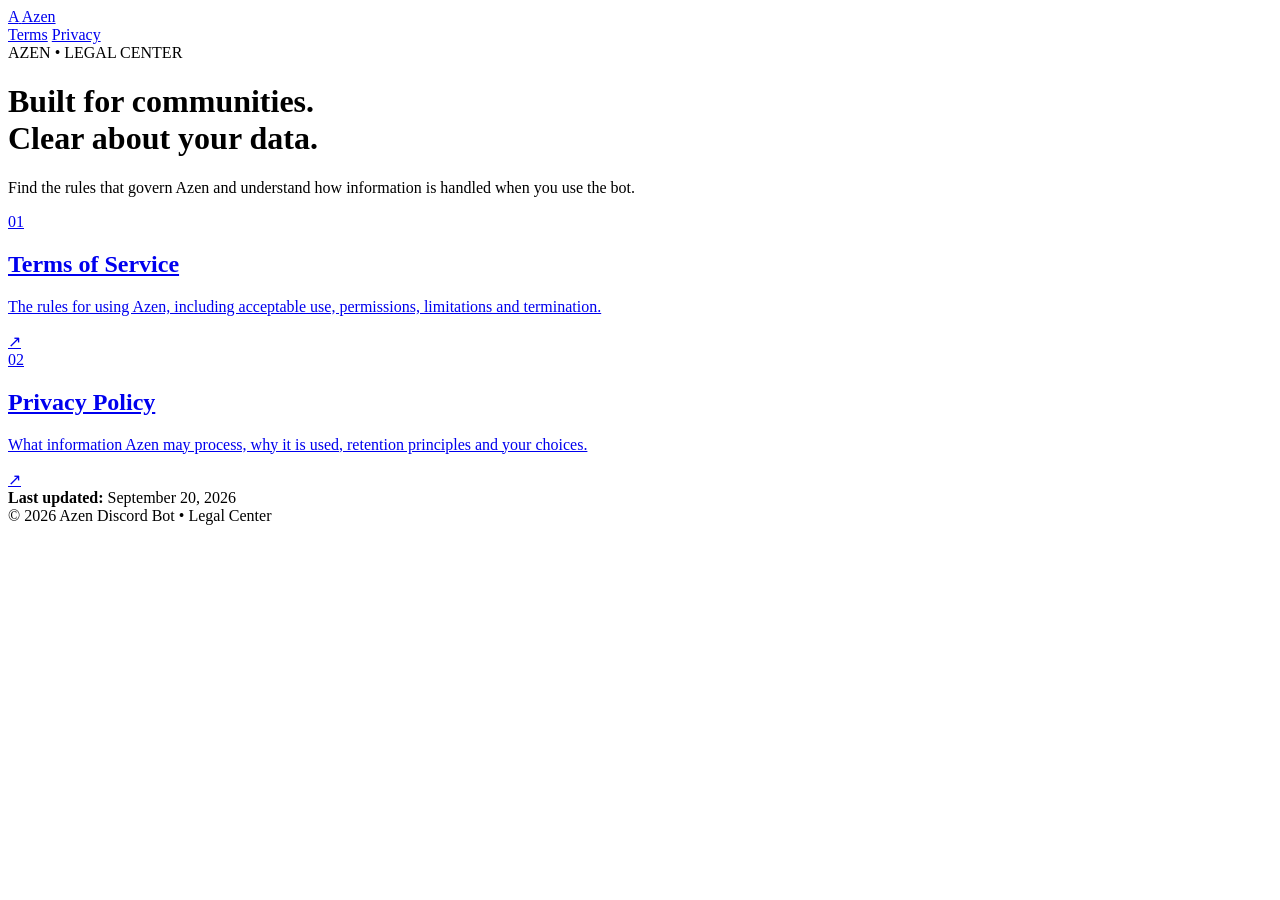
==== index.html @ 657c2cd0 "Create index.html" ====
<!DOCTYPE html>
<html lang="en">
<head>
  <meta charset="UTF-8">
  <meta name="viewport" content="width=device-width, initial-scale=1.0">
  <meta name="description" content="Azen Discord Bot Legal Center">
  <title>Azen — Legal Center</title>
  <link rel="stylesheet" href="style.css">
</head>
<body>

<div class="ambient ambient-one"></div>
<div class="ambient ambient-two"></div>

<header class="nav">
  <a class="brand" href="index.html">
    <span class="brand-mark">A</span>
    <span>Azen</span>
  </a>

  <nav>
    <a href="terms.html">Terms</a>
    <a href="privacy.html">Privacy</a>
  </nav>
</header>

<main class="hero">

  <div class="eyebrow">AZEN • LEGAL CENTER</div>

  <h1>
    Built for communities.<br>
    <span>Clear about your data.</span>
  </h1>

  <p class="hero-copy">
    Find the rules that govern Azen and understand how information
    is handled when you use the bot.
  </p>

  <section class="cards">

    <a class="legal-card" href="terms.html">
      <div class="card-icon">01</div>

      <div>
        <h2>Terms of Service</h2>
        <p>
          The rules for using Azen, including acceptable use,
          permissions, limitations and termination.
        </p>
      </div>

      <span class="arrow">↗</span>
    </a>

    <a class="legal-card" href="privacy.html">
      <div class="card-icon">02</div>

      <div>
        <h2>Privacy Policy</h2>
        <p>
          What information Azen may process, why it is used,
          retention principles and your choices.
        </p>
      </div>

      <span class="arrow">↗</span>
    </a>

  </section>

  <div class="notice">
    <span class="dot"></span>
    <div>
      <strong>Last updated:</strong> September 20, 2026
    </div>
  </div>

</main>

<footer>
  <span>© 2026 Azen</span>
  <span>Discord Bot • Legal Center</span>
</footer>

</body>
</html>
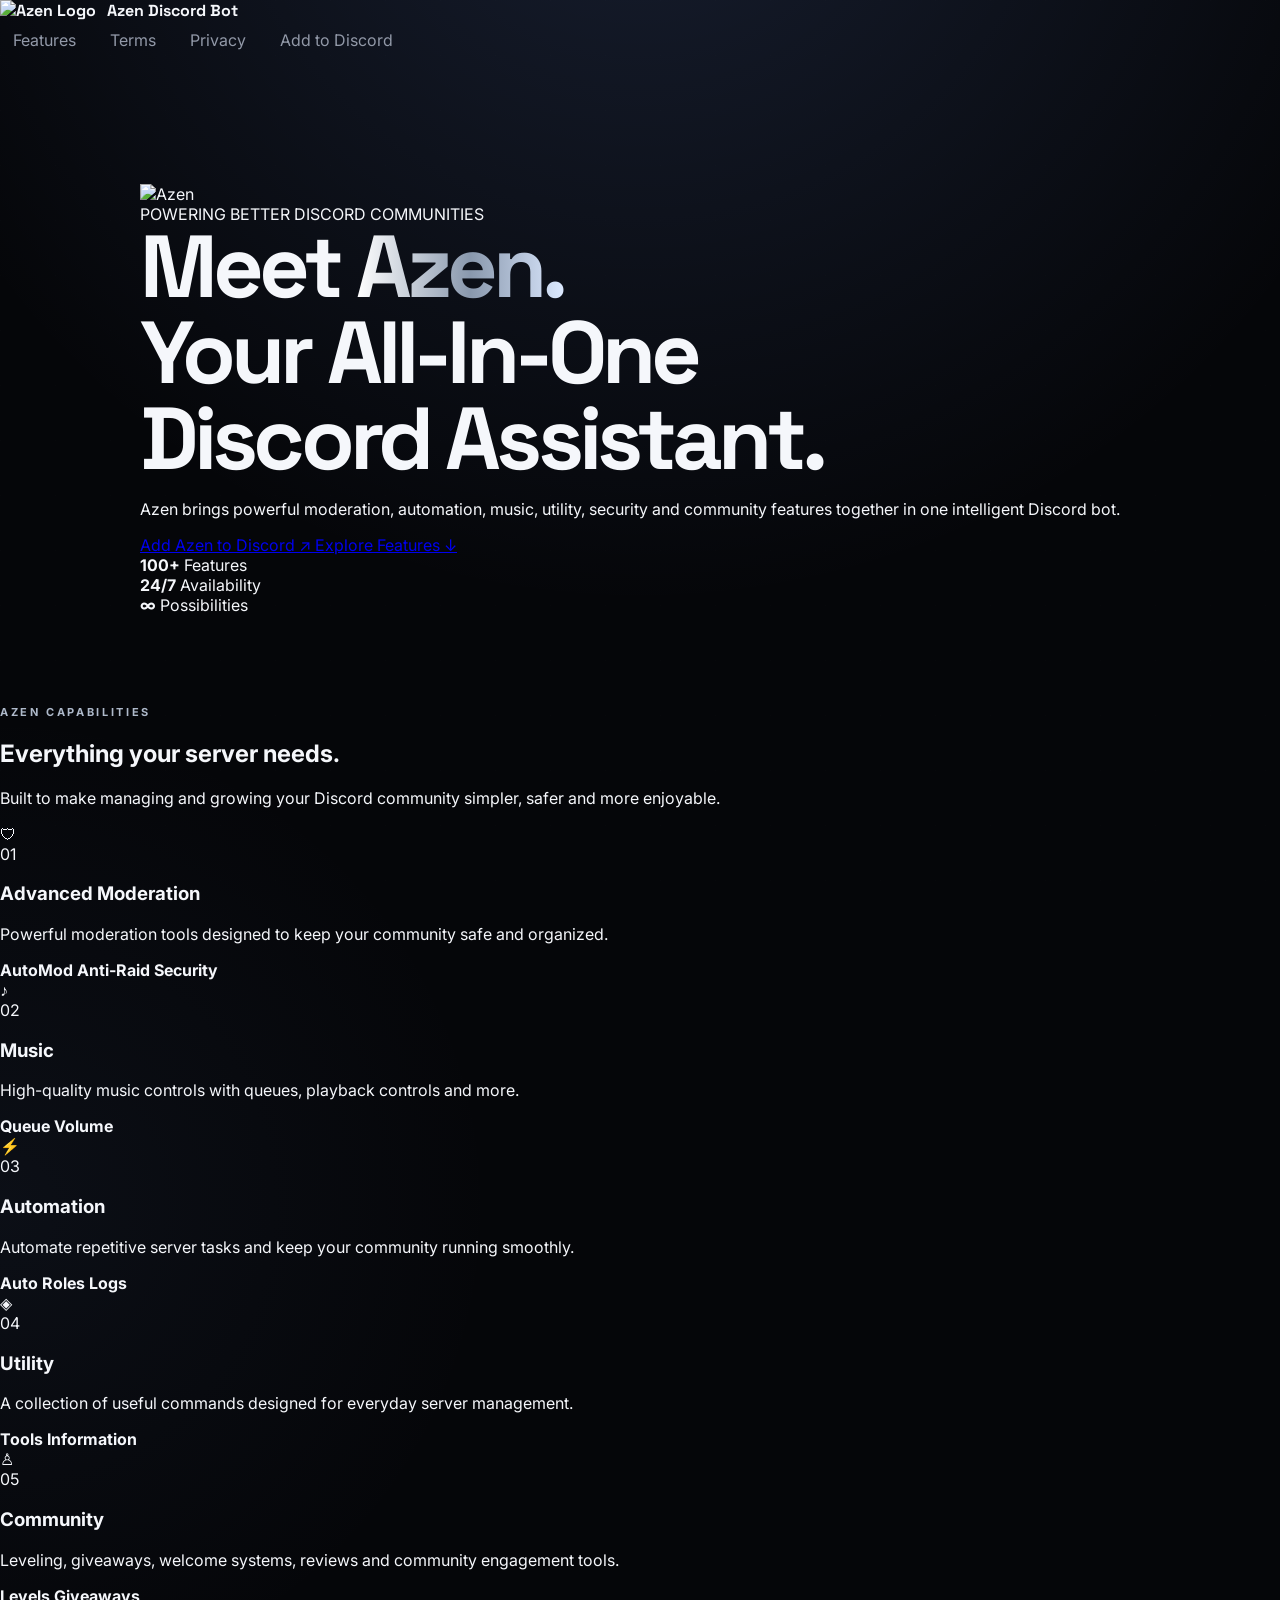
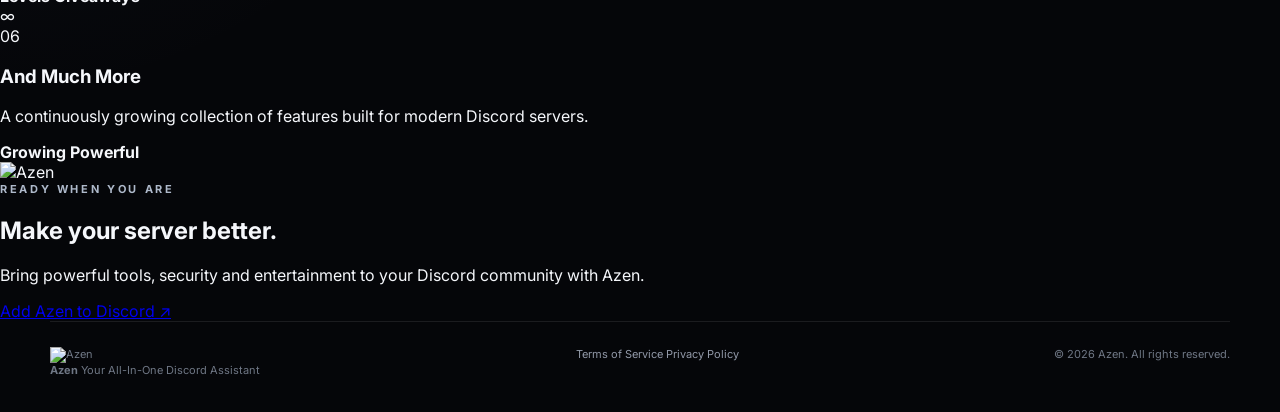
==== commit a5aad8a5: "Create index.html" ====
--- a/index.html
+++ b/index.html
@@ -3,86 +3,403 @@
 <head>
   <meta charset="UTF-8">
   <meta name="viewport" content="width=device-width, initial-scale=1.0">
-  <meta name="description" content="Azen Discord Bot Legal Center">
-  <title>Azen — Legal Center</title>
+
+  <meta name="theme-color" content="#050608">
+  <meta name="description" content="Azen — Your All-In-One Discord Assistant">
+
+  <title>Azen — Your All-In-One Discord Assistant</title>
+
   <link rel="stylesheet" href="style.css">
 </head>
+
 <body>
 
-<div class="ambient ambient-one"></div>
-<div class="ambient ambient-two"></div>
-
-<header class="nav">
-  <a class="brand" href="index.html">
-    <span class="brand-mark">A</span>
-    <span>Azen</span>
-  </a>
-
-  <nav>
-    <a href="terms.html">Terms</a>
-    <a href="privacy.html">Privacy</a>
-  </nav>
-</header>
-
-<main class="hero">
-
-  <div class="eyebrow">AZEN • LEGAL CENTER</div>
-
-  <h1>
-    Built for communities.<br>
-    <span>Clear about your data.</span>
-  </h1>
-
-  <p class="hero-copy">
-    Find the rules that govern Azen and understand how information
-    is handled when you use the bot.
-  </p>
-
-  <section class="cards">
-
-    <a class="legal-card" href="terms.html">
-      <div class="card-icon">01</div>
+  <div class="background">
+    <div class="orb orb-one"></div>
+    <div class="orb orb-two"></div>
+    <div class="grid"></div>
+  </div>
+
+  <header class="navbar">
+
+    <a href="index.html" class="brand">
+      <div class="brand-logo">
+        <img src="azen-logo.png" alt="Azen Logo">
+      </div>
+
+      <div class="brand-name">
+        <strong>Azen</strong>
+        <span>Discord Bot</span>
+      </div>
+    </a>
+
+    <nav>
+      <a href="#features">Features</a>
+      <a href="terms.html">Terms</a>
+      <a href="privacy.html">Privacy</a>
+
+      <a
+        href="https://discord.com"
+        class="nav-button"
+        target="_blank"
+      >
+        Add to Discord
+      </a>
+    </nav>
+
+  </header>
+
+
+  <main>
+
+    <section class="hero">
+
+      <div class="hero-logo">
+
+        <div class="logo-glow"></div>
+
+        <img
+          src="azen-logo.png"
+          alt="Azen"
+        >
+
+      </div>
+
+
+      <div class="badge">
+        <span></span>
+        POWERING BETTER DISCORD COMMUNITIES
+      </div>
+
+
+      <h1>
+        Meet <span>Azen.</span>
+        <br>
+        Your All-In-One
+        <br>
+        Discord Assistant.
+      </h1>
+
+
+      <p class="hero-description">
+        Azen brings powerful moderation, automation, music,
+        utility, security and community features together
+        in one intelligent Discord bot.
+      </p>
+
+
+      <div class="hero-buttons">
+
+        <a
+          href="https://discord.com"
+          target="_blank"
+          class="primary-button"
+        >
+          Add Azen to Discord
+          <span>↗</span>
+        </a>
+
+        <a
+          href="#features"
+          class="secondary-button"
+        >
+          Explore Features
+          <span>↓</span>
+        </a>
+
+      </div>
+
+
+      <div class="trust">
+
+        <div>
+          <strong>100+</strong>
+          <span>Features</span>
+        </div>
+
+        <div class="divider"></div>
+
+        <div>
+          <strong>24/7</strong>
+          <span>Availability</span>
+        </div>
+
+        <div class="divider"></div>
+
+        <div>
+          <strong>∞</strong>
+          <span>Possibilities</span>
+        </div>
+
+      </div>
+
+    </section>
+
+
+    <section id="features" class="features-section">
+
+      <div class="section-heading">
+
+        <div class="eyebrow">
+          AZEN CAPABILITIES
+        </div>
+
+        <h2>
+          Everything your server
+          <span>needs.</span>
+        </h2>
+
+        <p>
+          Built to make managing and growing your Discord
+          community simpler, safer and more enjoyable.
+        </p>
+
+      </div>
+
+
+      <div class="feature-grid">
+
+
+        <div class="feature-card featured">
+
+          <div class="feature-icon">
+            🛡
+          </div>
+
+          <div class="feature-content">
+
+            <span>01</span>
+
+            <h3>Advanced Moderation</h3>
+
+            <p>
+              Powerful moderation tools designed to keep
+              your community safe and organized.
+            </p>
+
+            <div class="feature-tags">
+              <b>AutoMod</b>
+              <b>Anti-Raid</b>
+              <b>Security</b>
+            </div>
+
+          </div>
+
+        </div>
+
+
+        <div class="feature-card">
+
+          <div class="feature-icon">
+            ♪
+          </div>
+
+          <div class="feature-content">
+
+            <span>02</span>
+
+            <h3>Music</h3>
+
+            <p>
+              High-quality music controls with queues,
+              playback controls and more.
+            </p>
+
+            <div class="feature-tags">
+              <b>Queue</b>
+              <b>Volume</b>
+            </div>
+
+          </div>
+
+        </div>
+
+
+        <div class="feature-card">
+
+          <div class="feature-icon">
+            ⚡
+          </div>
+
+          <div class="feature-content">
+
+            <span>03</span>
+
+            <h3>Automation</h3>
+
+            <p>
+              Automate repetitive server tasks and
+              keep your community running smoothly.
+            </p>
+
+            <div class="feature-tags">
+              <b>Auto Roles</b>
+              <b>Logs</b>
+            </div>
+
+          </div>
+
+        </div>
+
+
+        <div class="feature-card">
+
+          <div class="feature-icon">
+            ◈
+          </div>
+
+          <div class="feature-content">
+
+            <span>04</span>
+
+            <h3>Utility</h3>
+
+            <p>
+              A collection of useful commands designed
+              for everyday server management.
+            </p>
+
+            <div class="feature-tags">
+              <b>Tools</b>
+              <b>Information</b>
+            </div>
+
+          </div>
+
+        </div>
+
+
+        <div class="feature-card">
+
+          <div class="feature-icon">
+            ♙
+          </div>
+
+          <div class="feature-content">
+
+            <span>05</span>
+
+            <h3>Community</h3>
+
+            <p>
+              Leveling, giveaways, welcome systems,
+              reviews and community engagement tools.
+            </p>
+
+            <div class="feature-tags">
+              <b>Levels</b>
+              <b>Giveaways</b>
+            </div>
+
+          </div>
+
+        </div>
+
+
+        <div class="feature-card">
+
+          <div class="feature-icon">
+            ∞
+          </div>
+
+          <div class="feature-content">
+
+            <span>06</span>
+
+            <h3>And Much More</h3>
+
+            <p>
+              A continuously growing collection of
+              features built for modern Discord servers.
+            </p>
+
+            <div class="feature-tags">
+              <b>Growing</b>
+              <b>Powerful</b>
+            </div>
+
+          </div>
+
+        </div>
+
+      </div>
+
+    </section>
+
+
+    <section class="cta">
+
+      <div class="cta-glow"></div>
+
+      <img
+        src="azen-logo.png"
+        alt="Azen"
+        class="cta-logo"
+      >
+
+      <div class="eyebrow">
+        READY WHEN YOU ARE
+      </div>
+
+      <h2>
+        Make your server
+        <span>better.</span>
+      </h2>
+
+      <p>
+        Bring powerful tools, security and entertainment
+        to your Discord community with Azen.
+      </p>
+
+      <a
+        href="https://discord.com"
+        target="_blank"
+        class="primary-button"
+      >
+        Add Azen to Discord
+        <span>↗</span>
+      </a>
+
+    </section>
+
+  </main>
+
+
+  <footer>
+
+    <div class="footer-brand">
+
+      <img
+        src="azen-logo.png"
+        alt="Azen"
+      >
 
       <div>
-        <h2>Terms of Service</h2>
-        <p>
-          The rules for using Azen, including acceptable use,
-          permissions, limitations and termination.
-        </p>
-      </div>
-
-      <span class="arrow">↗</span>
-    </a>
-
-    <a class="legal-card" href="privacy.html">
-      <div class="card-icon">02</div>
-
-      <div>
-        <h2>Privacy Policy</h2>
-        <p>
-          What information Azen may process, why it is used,
-          retention principles and your choices.
-        </p>
-      </div>
-
-      <span class="arrow">↗</span>
-    </a>
-
-  </section>
-
-  <div class="notice">
-    <span class="dot"></span>
-    <div>
-      <strong>Last updated:</strong> September 20, 2026
+        <strong>Azen</strong>
+        <span>Your All-In-One Discord Assistant</span>
+      </div>
+
     </div>
-  </div>
-
-</main>
-
-<footer>
-  <span>© 2026 Azen</span>
-  <span>Discord Bot • Legal Center</span>
-</footer>
+
+
+    <div class="footer-links">
+
+      <a href="terms.html">
+        Terms of Service
+      </a>
+
+      <a href="privacy.html">
+        Privacy Policy
+      </a>
+
+    </div>
+
+
+    <div class="copyright">
+      © 2026 Azen. All rights reserved.
+    </div>
+
+  </footer>
 
 </body>
-</html>
+  </html>
--- a/style.css
+++ b/style.css
@@ -0,0 +1,597 @@
+@import url('https://fonts.googleapis.com/css2?family=Inter:wght@400;500;600;700;800&family=Space+Grotesk:wght@500;600;700&display=swap');
+
+:root {
+  --bg: #050609;
+  --line: rgba(255,255,255,.09);
+  --text: #f5f7fb;
+  --muted: #9299a8;
+}
+
+* {
+  box-sizing: border-box;
+}
+
+html {
+  scroll-behavior: smooth;
+}
+
+body {
+  margin: 0;
+  min-height: 100vh;
+  color: var(--text);
+  background:
+    radial-gradient(
+      circle at 50% -10%,
+      rgba(120,160,255,.16),
+      transparent 35%
+    ),
+    radial-gradient(
+      circle at 0% 60%,
+      rgba(90,120,180,.08),
+      transparent 28%
+    ),
+    var(--bg);
+  font-family: Inter, sans-serif;
+  overflow-x: hidden;
+}
+
+body::before {
+  content: "";
+  position: fixed;
+  inset: 0;
+  pointer-events: none;
+  opacity: .28;
+
+  background-image:
+    linear-gradient(
+      rgba(255,255,255,.025) 1px,
+      transparent 1px
+    ),
+    linear-gradient(
+      90deg,
+      rgba(255,255,255,.025) 1px,
+      transparent 1px
+    );
+
+  background-size: 55px 55px;
+}
+
+.ambient {
+  position: fixed;
+  width: 420px;
+  height: 420px;
+  border-radius: 50%;
+  filter: blur(100px);
+  pointer-events: none;
+  opacity: .12;
+}
+
+.ambient-one {
+  background: #638fff;
+  top: 15%;
+  right: -180px;
+}
+
+.ambient-two {
+  background: #b9d2ff;
+  bottom: -220px;
+  left: -160px;
+}
+
+.nav {
+  width: min(1180px, calc(100% - 40px));
+  height: 78px;
+  margin: auto;
+
+  display: flex;
+  align-items: center;
+  justify-content: space-between;
+
+  position: relative;
+  z-index: 2;
+
+  border-bottom: 1px solid var(--line);
+}
+
+.brand {
+  display: flex;
+  align-items: center;
+  gap: 11px;
+
+  color: var(--text);
+  text-decoration: none;
+
+  font-family: "Space Grotesk", sans-serif;
+  font-weight: 700;
+}
+
+.brand-mark {
+  width: 32px;
+  height: 32px;
+
+  display: grid;
+  place-items: center;
+
+  border: 1px solid rgba(220,230,255,.45);
+  border-radius: 9px;
+
+  background: linear-gradient(
+    145deg,
+    #ffffff,
+    #77869d
+  );
+
+  color: #080a0f;
+
+  box-shadow:
+    0 0 25px rgba(150,190,255,.18);
+}
+
+nav {
+  display: flex;
+  gap: 8px;
+}
+
+nav a,
+footer a {
+  color: var(--muted);
+  text-decoration: none;
+
+  padding: 9px 13px;
+  border-radius: 10px;
+
+  transition: .2s ease;
+}
+
+nav a:hover,
+nav a.active,
+footer a:hover {
+  color: var(--text);
+  background: rgba(255,255,255,.06);
+}
+
+.hero {
+  width: min(1000px, calc(100% - 40px));
+  margin: auto;
+
+  padding: 125px 0 90px;
+
+  position: relative;
+  z-index: 1;
+}
+
+.eyebrow {
+  color: #aeb9ca;
+
+  font-size: 11px;
+  font-weight: 700;
+
+  letter-spacing: .24em;
+
+  margin-bottom: 20px;
+}
+
+h1 {
+  margin: 0;
+
+  font-family: "Space Grotesk", sans-serif;
+
+  font-size: clamp(48px, 8vw, 88px);
+
+  line-height: .98;
+
+  letter-spacing: -.055em;
+}
+
+h1 span {
+  background:
+    linear-gradient(
+      90deg,
+      #fff,
+      #8998ad 55%,
+      #dce9ff
+    );
+
+  -webkit-background-clip: text;
+
+  color: transparent;
+}
+
+.hero-copy {
+  max-width: 650px;
+
+  margin: 28px 0 55px;
+
+  color: var(--muted);
+
+  font-size: 17px;
+
+  line-height: 1.8;
+}
+
+.cards {
+  display: grid;
+
+  grid-template-columns:
+    repeat(2, 1fr);
+
+  gap: 16px;
+}
+
+.legal-card {
+  position: relative;
+
+  min-height: 230px;
+
+  padding: 30px;
+
+  display: flex;
+  flex-direction: column;
+  justify-content: space-between;
+
+  text-decoration: none;
+
+  color: var(--text);
+
+  background:
+    linear-gradient(
+      145deg,
+      rgba(255,255,255,.075),
+      rgba(255,255,255,.025)
+    );
+
+  border: 1px solid var(--line);
+
+  border-radius: 24px;
+
+  backdrop-filter: blur(20px);
+
+  transition:
+    transform .25s ease,
+    border-color .25s ease,
+    background .25s ease;
+}
+
+.legal-card:hover {
+  transform: translateY(-5px);
+
+  border-color:
+    rgba(180,210,255,.3);
+
+  background:
+    linear-gradient(
+      145deg,
+      rgba(255,255,255,.1),
+      rgba(255,255,255,.035)
+    );
+}
+
+.card-icon {
+  width: 43px;
+  height: 43px;
+
+  display: grid;
+  place-items: center;
+
+  border: 1px solid rgba(255,255,255,.13);
+
+  border-radius: 12px;
+
+  color: #b9c8dd;
+
+  font-size: 11px;
+  font-weight: 700;
+
+  letter-spacing: .08em;
+}
+
+.legal-card h2 {
+  margin: 28px 0 8px;
+
+  font:
+    700 25px
+    "Space Grotesk",
+    sans-serif;
+}
+
+.legal-card p {
+  max-width: 470px;
+
+  color: var(--muted);
+
+  line-height: 1.65;
+
+  margin: 0;
+}
+
+.arrow {
+  position: absolute;
+
+  top: 28px;
+  right: 30px;
+
+  font-size: 22px;
+
+  color: #b9c9df;
+}
+
+.notice {
+  display: flex;
+
+  gap: 10px;
+
+  align-items: center;
+
+  margin-top: 22px;
+
+  color: var(--muted);
+
+  font-size: 12px;
+}
+
+.dot {
+  width: 7px;
+  height: 7px;
+
+  border-radius: 50%;
+
+  background: #b8d4ff;
+
+  box-shadow:
+    0 0 14px #8ab4ff;
+}
+
+.document {
+  width: min(900px, calc(100% - 40px));
+
+  margin: auto;
+
+  padding: 100px 0;
+
+  position: relative;
+
+  z-index: 1;
+}
+
+.document h1 {
+  font-size:
+    clamp(
+      48px,
+      7vw,
+      76px
+    );
+}
+
+.lead {
+  max-width: 700px;
+
+  color: #aab2c0;
+
+  font-size: 18px;
+
+  line-height: 1.75;
+
+  margin: 25px 0 12px;
+}
+
+.meta {
+  color: #737b89;
+
+  font-size: 12px;
+
+  letter-spacing: .05em;
+}
+
+.toc {
+  display: flex;
+
+  flex-wrap: wrap;
+
+  gap: 7px;
+
+  margin: 45px 0 70px;
+
+  padding: 16px;
+
+  border:
+    1px solid
+    var(--line);
+
+  border-radius: 16px;
+
+  background:
+    rgba(255,255,255,.025);
+}
+
+.toc a {
+  color: #aeb8c8;
+
+  text-decoration: none;
+
+  font-size: 12px;
+
+  padding: 8px 11px;
+
+  border-radius: 8px;
+}
+
+.toc a:hover {
+  color: #fff;
+
+  background:
+    rgba(255,255,255,.07);
+}
+
+article section {
+  padding: 0 0 62px;
+
+  margin-bottom: 62px;
+
+  border-bottom:
+    1px solid
+    var(--line);
+}
+
+.section-number {
+  display: block;
+
+  margin-bottom: 12px;
+
+  color: #7f8ca0;
+
+  font-size: 11px;
+
+  font-weight: 700;
+
+  letter-spacing: .2em;
+}
+
+article h2 {
+  margin: 0 0 18px;
+
+  font:
+    700 29px
+    "Space Grotesk",
+    sans-serif;
+
+  letter-spacing: -.025em;
+}
+
+article p,
+article li {
+  color: #aab2c0;
+
+  line-height: 1.85;
+
+  font-size: 15px;
+}
+
+article p {
+  margin: 0 0 14px;
+}
+
+article ul {
+  margin: 15px 0 0;
+
+  padding-left: 20px;
+}
+
+article li {
+  margin: 8px 0;
+}
+
+.data-grid {
+  display: grid;
+
+  grid-template-columns:
+    repeat(2, 1fr);
+
+  gap: 10px;
+
+  margin: 25px 0;
+}
+
+.data-grid > div,
+.callout {
+  padding: 20px;
+
+  border:
+    1px solid
+    var(--line);
+
+  border-radius: 15px;
+
+  background:
+    rgba(255,255,255,.025);
+}
+
+.data-grid strong {
+  display: block;
+
+  margin-bottom: 8px;
+
+  color: #e7edf7;
+
+  font-size: 14px;
+}
+
+.data-grid span {
+  color: var(--muted);
+
+  font-size: 13px;
+
+  line-height: 1.6;
+
+  display: block;
+}
+
+.callout {
+  color: #aeb8c8;
+
+  line-height: 1.7;
+
+  font-size: 13px;
+}
+
+.callout strong {
+  color: #e9eff9;
+}
+
+.inline-link {
+  color: #c7d9f6;
+}
+
+footer {
+  width: min(1180px, calc(100% - 40px));
+
+  margin: auto;
+
+  padding: 25px 0 35px;
+
+  border-top:
+    1px solid
+    var(--line);
+
+  display: flex;
+
+  justify-content: space-between;
+
+  color: #6f7785;
+
+  font-size: 11px;
+
+  position: relative;
+
+  z-index: 1;
+}
+
+footer a {
+  padding: 0;
+}
+
+@media (max-width: 720px) {
+
+  .nav {
+    height: 68px;
+  }
+
+  .hero,
+  .document {
+    padding-top: 80px;
+  }
+
+  .cards,
+  .data-grid {
+    grid-template-columns: 1fr;
+  }
+
+  .legal-card {
+    min-height: 210px;
+  }
+
+  footer {
+    flex-direction: column;
+    gap: 10px;
+  }
+
+}
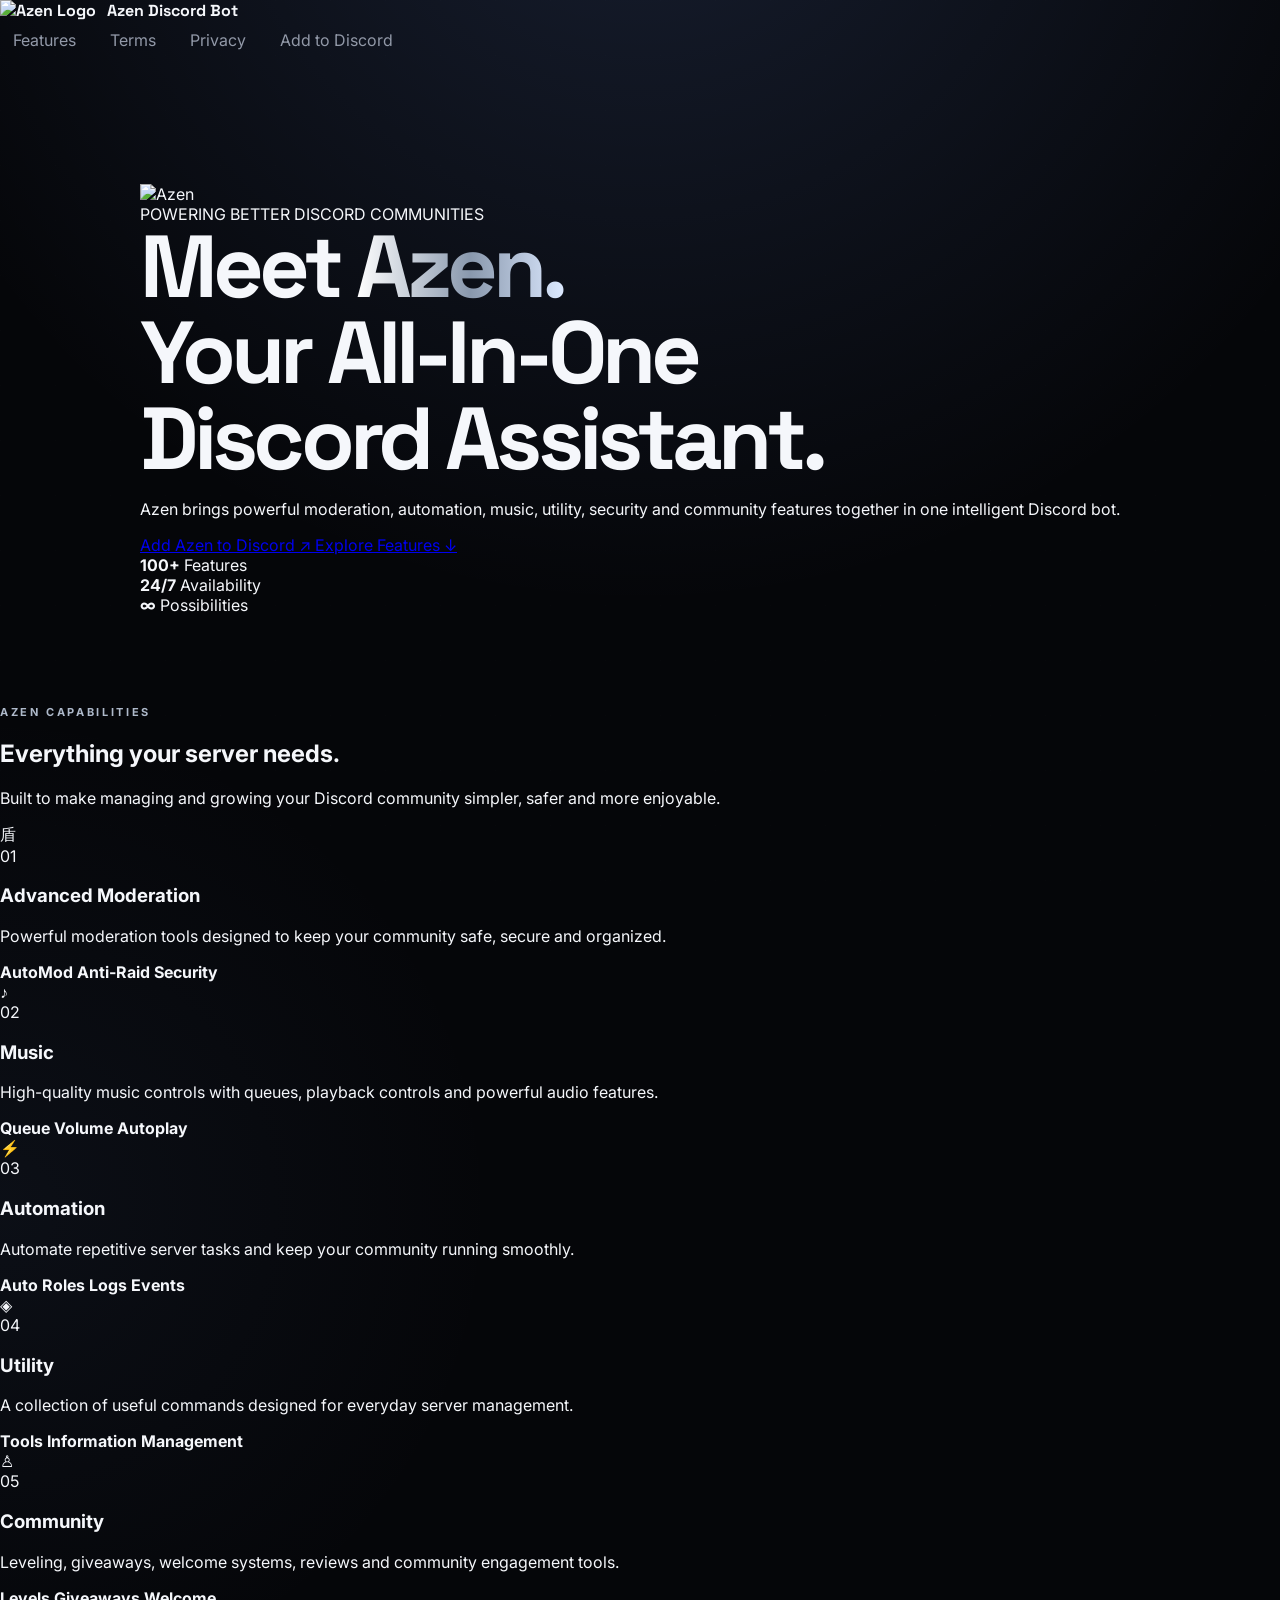
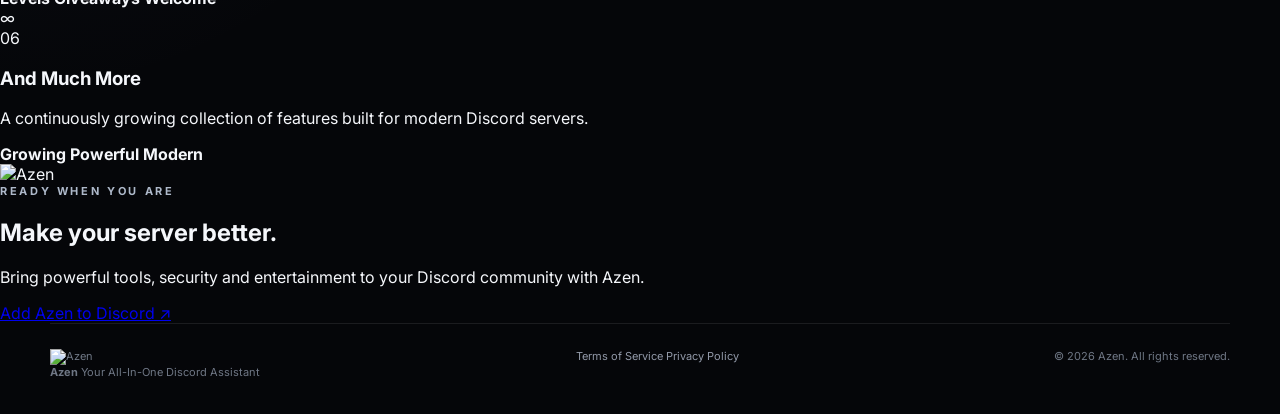
==== commit 06143209: "Create index.html" ====
--- a/index.html
+++ b/index.html
@@ -4,8 +4,15 @@
   <meta charset="UTF-8">
   <meta name="viewport" content="width=device-width, initial-scale=1.0">
 
-  <meta name="theme-color" content="#050608">
-  <meta name="description" content="Azen — Your All-In-One Discord Assistant">
+  <meta
+    name="theme-color"
+    content="#040506"
+  >
+
+  <meta
+    name="description"
+    content="Azen — Your All-In-One Discord Assistant"
+  >
 
   <title>Azen — Your All-In-One Discord Assistant</title>
 
@@ -20,37 +27,58 @@
     <div class="grid"></div>
   </div>
 
+
   <header class="navbar">
 
     <a href="index.html" class="brand">
+
       <div class="brand-logo">
-        <img src="azen-logo.png" alt="Azen Logo">
+        <img
+          src="azen-logo.png"
+          alt="Azen Logo"
+        >
       </div>
 
       <div class="brand-name">
         <strong>Azen</strong>
         <span>Discord Bot</span>
       </div>
+
     </a>
 
+
     <nav>
-      <a href="#features">Features</a>
-      <a href="terms.html">Terms</a>
-      <a href="privacy.html">Privacy</a>
+
+      <a href="#features">
+        Features
+      </a>
+
+      <a href="terms.html">
+        Terms
+      </a>
+
+      <a href="privacy.html">
+        Privacy
+      </a>
 
       <a
-        href="https://discord.com"
+        href="https://discord.com/oauth2/authorize?client_id=1546434739647287376&permissions=8&integration_type=0&scope=bot"
+        target="_blank"
+        rel="noopener noreferrer"
         class="nav-button"
-        target="_blank"
       >
         Add to Discord
       </a>
+
     </nav>
 
   </header>
 
 
   <main>
+
+
+    <!-- HERO -->
 
     <section class="hero">
 
@@ -67,44 +95,63 @@
 
 
       <div class="badge">
+
         <span></span>
+
         POWERING BETTER DISCORD COMMUNITIES
+
       </div>
 
 
       <h1>
+
         Meet <span>Azen.</span>
+
         <br>
+
         Your All-In-One
+
         <br>
+
         Discord Assistant.
+
       </h1>
 
 
       <p class="hero-description">
-        Azen brings powerful moderation, automation, music,
-        utility, security and community features together
-        in one intelligent Discord bot.
+
+        Azen brings powerful moderation, automation,
+        music, utility, security and community features
+        together in one intelligent Discord bot.
+
       </p>
 
 
       <div class="hero-buttons">
 
         <a
-          href="https://discord.com"
+          href="https://discord.com/oauth2/authorize?client_id=1546434739647287376&permissions=8&integration_type=0&scope=bot"
           target="_blank"
+          rel="noopener noreferrer"
           class="primary-button"
         >
+
           Add Azen to Discord
+
           <span>↗</span>
+
         </a>
+
 
         <a
           href="#features"
           class="secondary-button"
         >
+
           Explore Features
+
           <span>↓</span>
+
         </a>
 
       </div>
@@ -113,22 +160,35 @@
       <div class="trust">
 
         <div>
+
           <strong>100+</strong>
+
           <span>Features</span>
-        </div>
+
+        </div>
+
 
         <div class="divider"></div>
 
+
         <div>
+
           <strong>24/7</strong>
+
           <span>Availability</span>
-        </div>
+
+        </div>
+
 
         <div class="divider"></div>
 
+
         <div>
+
           <strong>∞</strong>
+
           <span>Possibilities</span>
+
         </div>
 
       </div>
@@ -136,7 +196,13 @@
     </section>
 
 
-    <section id="features" class="features-section">
+
+    <!-- FEATURES -->
+
+    <section
+      id="features"
+      class="features-section"
+    >
 
       <div class="section-heading">
 
@@ -144,43 +210,63 @@
           AZEN CAPABILITIES
         </div>
 
+
         <h2>
+
           Everything your server
+
           <span>needs.</span>
+
         </h2>
 
+
         <p>
-          Built to make managing and growing your Discord
-          community simpler, safer and more enjoyable.
+
+          Built to make managing and growing
+          your Discord community simpler,
+          safer and more enjoyable.
+
         </p>
 
       </div>
 
 
+
       <div class="feature-grid">
 
 
         <div class="feature-card featured">
 
           <div class="feature-icon">
-            🛡
-          </div>
+            <span>盾</span>
+          </div>
+
 
           <div class="feature-content">
 
             <span>01</span>
 
-            <h3>Advanced Moderation</h3>
+            <h3>
+              Advanced Moderation
+            </h3>
 
             <p>
-              Powerful moderation tools designed to keep
-              your community safe and organized.
+
+              Powerful moderation tools designed
+              to keep your community safe,
+              secure and organized.
+
             </p>
 
+
             <div class="feature-tags">
+
               <b>AutoMod</b>
+
               <b>Anti-Raid</b>
+
               <b>Security</b>
+
             </div>
 
           </div>
@@ -188,26 +274,39 @@
         </div>
 
 
+
         <div class="feature-card">
 
           <div class="feature-icon">
-            ♪
-          </div>
+            <span>♪</span>
+          </div>
+
 
           <div class="feature-content">
 
             <span>02</span>
 
-            <h3>Music</h3>
+            <h3>
+              Music
+            </h3>
 
             <p>
-              High-quality music controls with queues,
-              playback controls and more.
+
+              High-quality music controls with
+              queues, playback controls and
+              powerful audio features.
+
             </p>
 
+
             <div class="feature-tags">
+
               <b>Queue</b>
+
               <b>Volume</b>
+
+              <b>Autoplay</b>
+
             </div>
 
           </div>
@@ -215,26 +314,39 @@
         </div>
 
 
+
         <div class="feature-card">
 
           <div class="feature-icon">
-            ⚡
-          </div>
+            <span>⚡</span>
+          </div>
+
 
           <div class="feature-content">
 
             <span>03</span>
 
-            <h3>Automation</h3>
+            <h3>
+              Automation
+            </h3>
 
             <p>
-              Automate repetitive server tasks and
-              keep your community running smoothly.
+
+              Automate repetitive server tasks
+              and keep your community running
+              smoothly.
+
             </p>
 
+
             <div class="feature-tags">
+
               <b>Auto Roles</b>
+
               <b>Logs</b>
+
+              <b>Events</b>
+
             </div>
 
           </div>
@@ -242,26 +354,39 @@
         </div>
 
 
+
         <div class="feature-card">
 
           <div class="feature-icon">
-            ◈
-          </div>
+            <span>◈</span>
+          </div>
+
 
           <div class="feature-content">
 
             <span>04</span>
 
-            <h3>Utility</h3>
+            <h3>
+              Utility
+            </h3>
 
             <p>
-              A collection of useful commands designed
-              for everyday server management.
+
+              A collection of useful commands
+              designed for everyday server
+              management.
+
             </p>
 
+
             <div class="feature-tags">
+
               <b>Tools</b>
+
               <b>Information</b>
+
+              <b>Management</b>
+
             </div>
 
           </div>
@@ -269,26 +394,38 @@
         </div>
 
 
+
         <div class="feature-card">
 
           <div class="feature-icon">
-            ♙
-          </div>
+            <span>♙</span>
+          </div>
+
 
           <div class="feature-content">
 
             <span>05</span>
 
-            <h3>Community</h3>
+            <h3>
+              Community
+            </h3>
 
             <p>
+
               Leveling, giveaways, welcome systems,
               reviews and community engagement tools.
+
             </p>
 
+
             <div class="feature-tags">
+
               <b>Levels</b>
+
               <b>Giveaways</b>
+
+              <b>Welcome</b>
+
             </div>
 
           </div>
@@ -296,26 +433,39 @@
         </div>
 
 
+
         <div class="feature-card">
 
           <div class="feature-icon">
-            ∞
-          </div>
+            <span>∞</span>
+          </div>
+
 
           <div class="feature-content">
 
             <span>06</span>
 
-            <h3>And Much More</h3>
+            <h3>
+              And Much More
+            </h3>
 
             <p>
-              A continuously growing collection of
-              features built for modern Discord servers.
+
+              A continuously growing collection
+              of features built for modern
+              Discord servers.
+
             </p>
 
+
             <div class="feature-tags">
+
               <b>Growing</b>
+
               <b>Powerful</b>
+
+              <b>Modern</b>
+
             </div>
 
           </div>
@@ -327,9 +477,10 @@
     </section>
 
 
+
+    <!-- CTA -->
+
     <section class="cta">
-
-      <div class="cta-glow"></div>
 
       <img
         src="azen-logo.png"
@@ -337,27 +488,41 @@
         class="cta-logo"
       >
 
+
       <div class="eyebrow">
         READY WHEN YOU ARE
       </div>
 
+
       <h2>
+
         Make your server
+
         <span>better.</span>
+
       </h2>
 
+
       <p>
-        Bring powerful tools, security and entertainment
-        to your Discord community with Azen.
+
+        Bring powerful tools, security and
+        entertainment to your Discord community
+        with Azen.
+
       </p>
 
+
       <a
-        href="https://discord.com"
+        href="https://discord.com/oauth2/authorize?client_id=1546434739647287376&permissions=8&integration_type=0&scope=bot"
         target="_blank"
+        rel="noopener noreferrer"
         class="primary-button"
       >
+
         Add Azen to Discord
+
         <span>↗</span>
+
       </a>
 
     </section>
@@ -365,7 +530,11 @@
   </main>
 
 
+
+  <!-- FOOTER -->
+
   <footer>
+
 
     <div class="footer-brand">
 
@@ -374,12 +543,21 @@
         alt="Azen"
       >
 
+
       <div>
-        <strong>Azen</strong>
-        <span>Your All-In-One Discord Assistant</span>
+
+        <strong>
+          Azen
+        </strong>
+
+        <span>
+          Your All-In-One Discord Assistant
+        </span>
+
       </div>
 
     </div>
+
 
 
     <div class="footer-links">
@@ -395,9 +573,13 @@
     </div>
 
 
+
     <div class="copyright">
+
       © 2026 Azen. All rights reserved.
+
     </div>
+
 
   </footer>
 
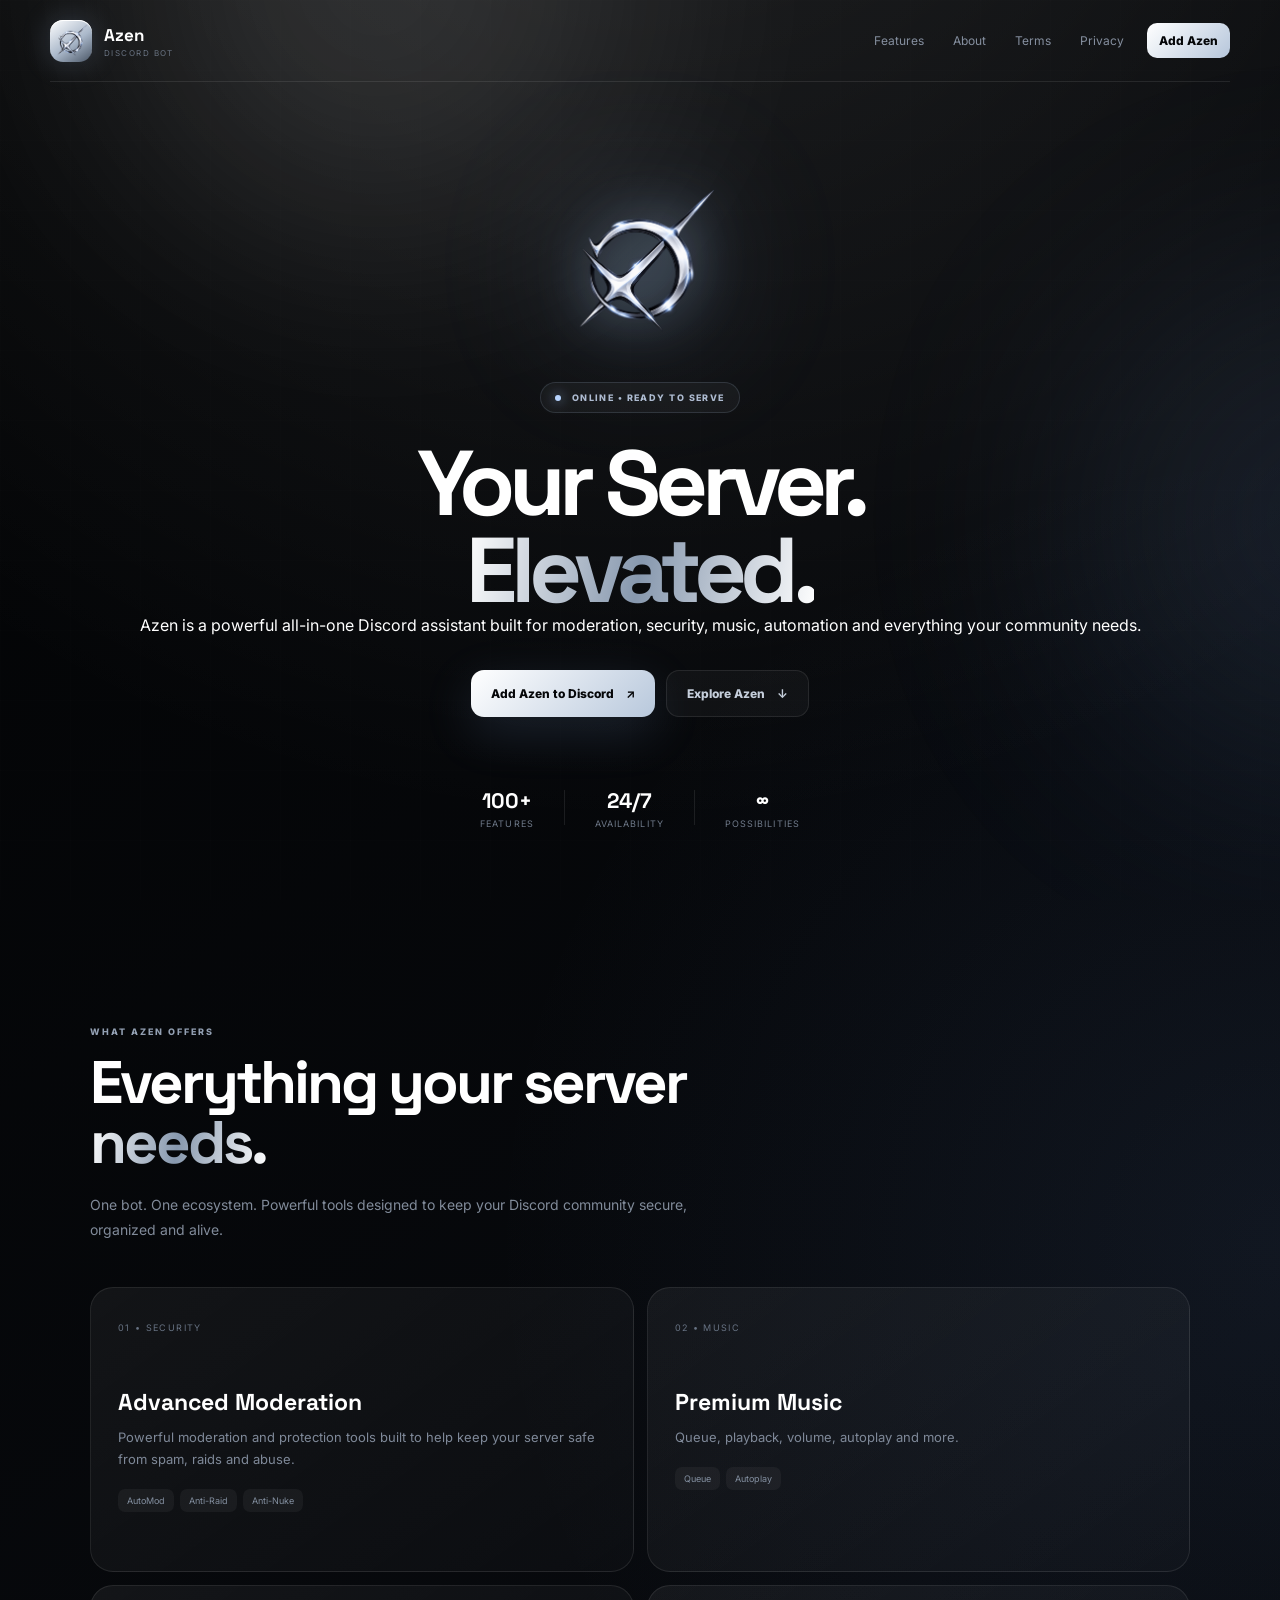
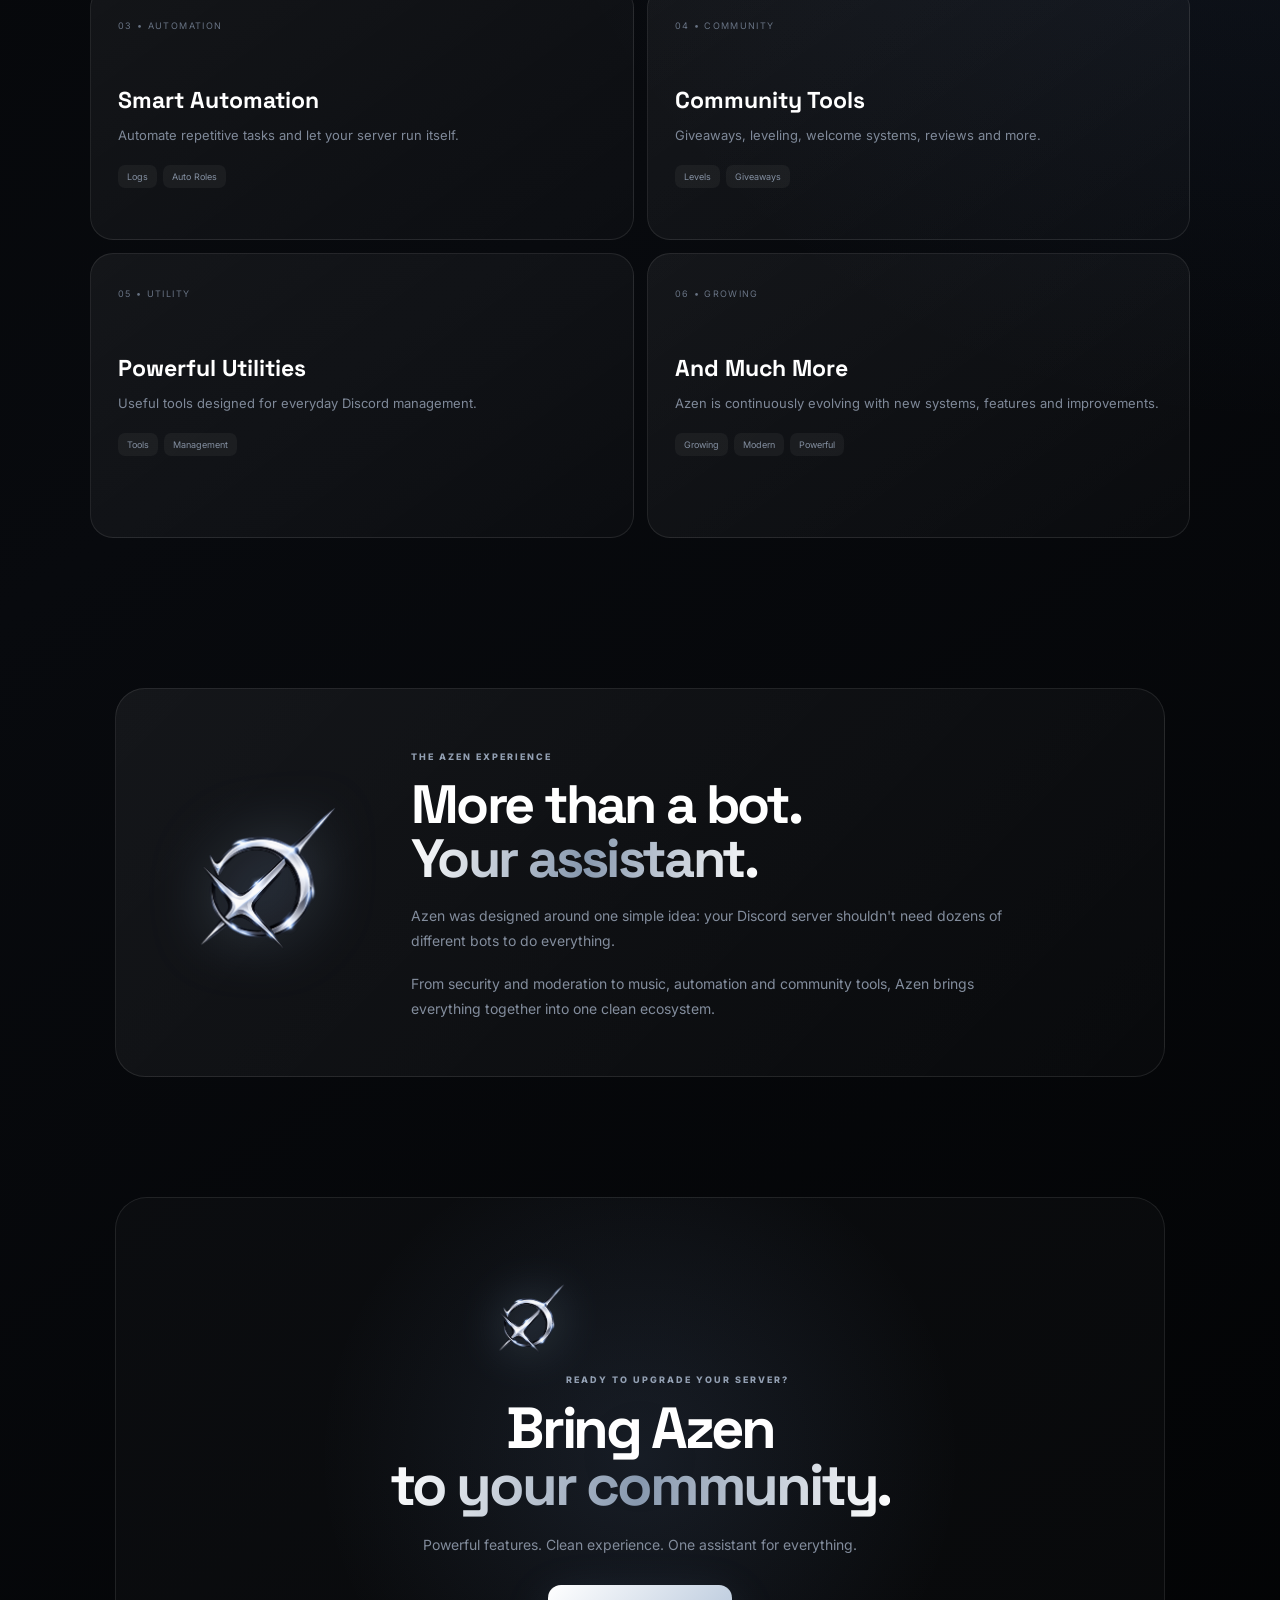
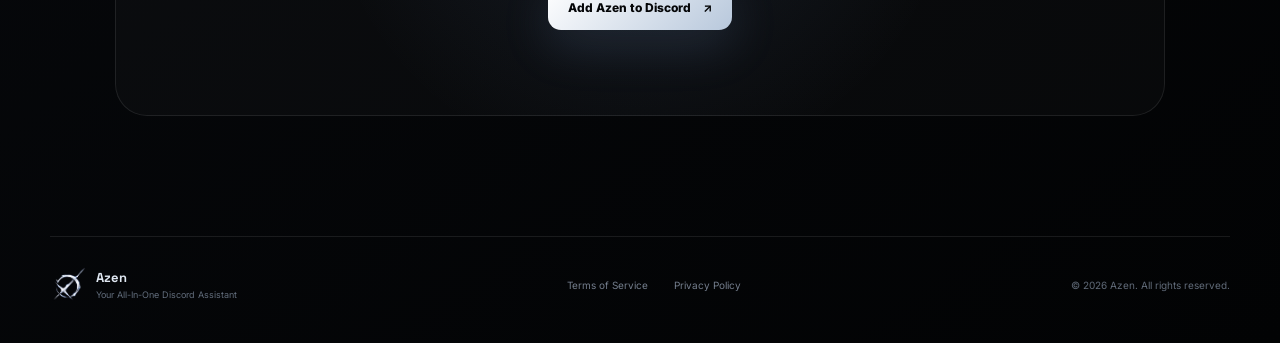
==== commit 55446ac8: "Add files via upload" ====
--- a/index.html
+++ b/index.html
@@ -1,587 +1 @@
-<!DOCTYPE html>
-<html lang="en">
-<head>
-  <meta charset="UTF-8">
-  <meta name="viewport" content="width=device-width, initial-scale=1.0">
-
-  <meta
-    name="theme-color"
-    content="#040506"
-  >
-
-  <meta
-    name="description"
-    content="Azen — Your All-In-One Discord Assistant"
-  >
-
-  <title>Azen — Your All-In-One Discord Assistant</title>
-
-  <link rel="stylesheet" href="style.css">
-</head>
-
-<body>
-
-  <div class="background">
-    <div class="orb orb-one"></div>
-    <div class="orb orb-two"></div>
-    <div class="grid"></div>
-  </div>
-
-
-  <header class="navbar">
-
-    <a href="index.html" class="brand">
-
-      <div class="brand-logo">
-        <img
-          src="azen-logo.png"
-          alt="Azen Logo"
-        >
-      </div>
-
-      <div class="brand-name">
-        <strong>Azen</strong>
-        <span>Discord Bot</span>
-      </div>
-
-    </a>
-
-
-    <nav>
-
-      <a href="#features">
-        Features
-      </a>
-
-      <a href="terms.html">
-        Terms
-      </a>
-
-      <a href="privacy.html">
-        Privacy
-      </a>
-
-      <a
-        href="https://discord.com/oauth2/authorize?client_id=1546434739647287376&permissions=8&integration_type=0&scope=bot"
-        target="_blank"
-        rel="noopener noreferrer"
-        class="nav-button"
-      >
-        Add to Discord
-      </a>
-
-    </nav>
-
-  </header>
-
-
-  <main>
-
-
-    <!-- HERO -->
-
-    <section class="hero">
-
-      <div class="hero-logo">
-
-        <div class="logo-glow"></div>
-
-        <img
-          src="azen-logo.png"
-          alt="Azen"
-        >
-
-      </div>
-
-
-      <div class="badge">
-
-        <span></span>
-
-        POWERING BETTER DISCORD COMMUNITIES
-
-      </div>
-
-
-      <h1>
-
-        Meet <span>Azen.</span>
-
-        <br>
-
-        Your All-In-One
-
-        <br>
-
-        Discord Assistant.
-
-      </h1>
-
-
-      <p class="hero-description">
-
-        Azen brings powerful moderation, automation,
-        music, utility, security and community features
-        together in one intelligent Discord bot.
-
-      </p>
-
-
-      <div class="hero-buttons">
-
-        <a
-          href="https://discord.com/oauth2/authorize?client_id=1546434739647287376&permissions=8&integration_type=0&scope=bot"
-          target="_blank"
-          rel="noopener noreferrer"
-          class="primary-button"
-        >
-
-          Add Azen to Discord
-
-          <span>↗</span>
-
-        </a>
-
-
-        <a
-          href="#features"
-          class="secondary-button"
-        >
-
-          Explore Features
-
-          <span>↓</span>
-
-        </a>
-
-      </div>
-
-
-      <div class="trust">
-
-        <div>
-
-          <strong>100+</strong>
-
-          <span>Features</span>
-
-        </div>
-
-
-        <div class="divider"></div>
-
-
-        <div>
-
-          <strong>24/7</strong>
-
-          <span>Availability</span>
-
-        </div>
-
-
-        <div class="divider"></div>
-
-
-        <div>
-
-          <strong>∞</strong>
-
-          <span>Possibilities</span>
-
-        </div>
-
-      </div>
-
-    </section>
-
-
-
-    <!-- FEATURES -->
-
-    <section
-      id="features"
-      class="features-section"
-    >
-
-      <div class="section-heading">
-
-        <div class="eyebrow">
-          AZEN CAPABILITIES
-        </div>
-
-
-        <h2>
-
-          Everything your server
-
-          <span>needs.</span>
-
-        </h2>
-
-
-        <p>
-
-          Built to make managing and growing
-          your Discord community simpler,
-          safer and more enjoyable.
-
-        </p>
-
-      </div>
-
-
-
-      <div class="feature-grid">
-
-
-        <div class="feature-card featured">
-
-          <div class="feature-icon">
-            <span>盾</span>
-          </div>
-
-
-          <div class="feature-content">
-
-            <span>01</span>
-
-            <h3>
-              Advanced Moderation
-            </h3>
-
-            <p>
-
-              Powerful moderation tools designed
-              to keep your community safe,
-              secure and organized.
-
-            </p>
-
-
-            <div class="feature-tags">
-
-              <b>AutoMod</b>
-
-              <b>Anti-Raid</b>
-
-              <b>Security</b>
-
-            </div>
-
-          </div>
-
-        </div>
-
-
-
-        <div class="feature-card">
-
-          <div class="feature-icon">
-            <span>♪</span>
-          </div>
-
-
-          <div class="feature-content">
-
-            <span>02</span>
-
-            <h3>
-              Music
-            </h3>
-
-            <p>
-
-              High-quality music controls with
-              queues, playback controls and
-              powerful audio features.
-
-            </p>
-
-
-            <div class="feature-tags">
-
-              <b>Queue</b>
-
-              <b>Volume</b>
-
-              <b>Autoplay</b>
-
-            </div>
-
-          </div>
-
-        </div>
-
-
-
-        <div class="feature-card">
-
-          <div class="feature-icon">
-            <span>⚡</span>
-          </div>
-
-
-          <div class="feature-content">
-
-            <span>03</span>
-
-            <h3>
-              Automation
-            </h3>
-
-            <p>
-
-              Automate repetitive server tasks
-              and keep your community running
-              smoothly.
-
-            </p>
-
-
-            <div class="feature-tags">
-
-              <b>Auto Roles</b>
-
-              <b>Logs</b>
-
-              <b>Events</b>
-
-            </div>
-
-          </div>
-
-        </div>
-
-
-
-        <div class="feature-card">
-
-          <div class="feature-icon">
-            <span>◈</span>
-          </div>
-
-
-          <div class="feature-content">
-
-            <span>04</span>
-
-            <h3>
-              Utility
-            </h3>
-
-            <p>
-
-              A collection of useful commands
-              designed for everyday server
-              management.
-
-            </p>
-
-
-            <div class="feature-tags">
-
-              <b>Tools</b>
-
-              <b>Information</b>
-
-              <b>Management</b>
-
-            </div>
-
-          </div>
-
-        </div>
-
-
-
-        <div class="feature-card">
-
-          <div class="feature-icon">
-            <span>♙</span>
-          </div>
-
-
-          <div class="feature-content">
-
-            <span>05</span>
-
-            <h3>
-              Community
-            </h3>
-
-            <p>
-
-              Leveling, giveaways, welcome systems,
-              reviews and community engagement tools.
-
-            </p>
-
-
-            <div class="feature-tags">
-
-              <b>Levels</b>
-
-              <b>Giveaways</b>
-
-              <b>Welcome</b>
-
-            </div>
-
-          </div>
-
-        </div>
-
-
-
-        <div class="feature-card">
-
-          <div class="feature-icon">
-            <span>∞</span>
-          </div>
-
-
-          <div class="feature-content">
-
-            <span>06</span>
-
-            <h3>
-              And Much More
-            </h3>
-
-            <p>
-
-              A continuously growing collection
-              of features built for modern
-              Discord servers.
-
-            </p>
-
-
-            <div class="feature-tags">
-
-              <b>Growing</b>
-
-              <b>Powerful</b>
-
-              <b>Modern</b>
-
-            </div>
-
-          </div>
-
-        </div>
-
-      </div>
-
-    </section>
-
-
-
-    <!-- CTA -->
-
-    <section class="cta">
-
-      <img
-        src="azen-logo.png"
-        alt="Azen"
-        class="cta-logo"
-      >
-
-
-      <div class="eyebrow">
-        READY WHEN YOU ARE
-      </div>
-
-
-      <h2>
-
-        Make your server
-
-        <span>better.</span>
-
-      </h2>
-
-
-      <p>
-
-        Bring powerful tools, security and
-        entertainment to your Discord community
-        with Azen.
-
-      </p>
-
-
-      <a
-        href="https://discord.com/oauth2/authorize?client_id=1546434739647287376&permissions=8&integration_type=0&scope=bot"
-        target="_blank"
-        rel="noopener noreferrer"
-        class="primary-button"
-      >
-
-        Add Azen to Discord
-
-        <span>↗</span>
-
-      </a>
-
-    </section>
-
-  </main>
-
-
-
-  <!-- FOOTER -->
-
-  <footer>
-
-
-    <div class="footer-brand">
-
-      <img
-        src="azen-logo.png"
-        alt="Azen"
-      >
-
-
-      <div>
-
-        <strong>
-          Azen
-        </strong>
-
-        <span>
-          Your All-In-One Discord Assistant
-        </span>
-
-      </div>
-
-    </div>
-
-
-
-    <div class="footer-links">
-
-      <a href="terms.html">
-        Terms of Service
-      </a>
-
-      <a href="privacy.html">
-        Privacy Policy
-      </a>
-
-    </div>
-
-
-
-    <div class="copyright">
-
-      © 2026 Azen. All rights reserved.
-
-    </div>
-
-
-  </footer>
-
-</body>
-  </html>
+<!DOCTYPE html><html lang="en"><head><meta charset="UTF-8"><meta name="viewport" content="width=device-width,initial-scale=1.0"><meta name="theme-color" content="#050609"><meta name="description" content="Azen — Your All-In-One Discord Assistant"><title>Azen — Your All-In-One Discord Assistant</title><link rel="stylesheet" href="style.css"></head><body><div class="bg"><div class="grid"></div><div class="glow g1"></div><div class="glow g2"></div></div><header class="navbar"><a class="brand" href="index.html"><div class="brand-logo"><img src="azen-logo.png" alt="Azen"></div><div><strong>Azen</strong><small>DISCORD BOT</small></div></a><nav><a href="#features">Features</a><a href="#about">About</a><a href="terms.html">Terms</a><a href="privacy.html">Privacy</a><a class="nav-cta" href="https://discord.com/oauth2/authorize?client_id=1546434739647287376&permissions=8&integration_type=0&scope=bot" target="_blank">Add Azen</a></nav></header><main><section class="hero"><div class="hero-logo"><span></span><img src="azen-logo.png" alt="Azen Logo"></div><div class="status"><i></i> ONLINE • READY TO SERVE</div><h1>Your Server.<br><em>Elevated.</em></h1><p>Azen is a powerful all-in-one Discord assistant built for moderation, security, music, automation and everything your community needs.</p><div class="actions"><a class="btn primary" href="https://discord.com/oauth2/authorize?client_id=1546434739647287376&permissions=8&integration_type=0&scope=bot" target="_blank">Add Azen to Discord <b>↗</b></a><a class="btn secondary" href="#features">Explore Azen <b>↓</b></a></div><div class="stats"><div><b>100+</b><span>Features</span></div><i></i><div><b>24/7</b><span>Availability</span></div><i></i><div><b>∞</b><span>Possibilities</span></div></div></section><section id="features" class="section"><div class="heading"><small>WHAT AZEN OFFERS</small><h2>Everything your server <em>needs.</em></h2><p>One bot. One ecosystem. Powerful tools designed to keep your Discord community secure, organized and alive.</p></div><div class="cards"><article class="card wide"><label>01 • SECURITY</label><h3>Advanced Moderation</h3><p>Powerful moderation and protection tools built to help keep your server safe from spam, raids and abuse.</p><div><mark>AutoMod</mark><mark>Anti-Raid</mark><mark>Anti-Nuke</mark></div></article><article class="card"><label>02 • MUSIC</label><h3>Premium Music</h3><p>Queue, playback, volume, autoplay and more.</p><div><mark>Queue</mark><mark>Autoplay</mark></div></article><article class="card"><label>03 • AUTOMATION</label><h3>Smart Automation</h3><p>Automate repetitive tasks and let your server run itself.</p><div><mark>Logs</mark><mark>Auto Roles</mark></div></article><article class="card"><label>04 • COMMUNITY</label><h3>Community Tools</h3><p>Giveaways, leveling, welcome systems, reviews and more.</p><div><mark>Levels</mark><mark>Giveaways</mark></div></article><article class="card"><label>05 • UTILITY</label><h3>Powerful Utilities</h3><p>Useful tools designed for everyday Discord management.</p><div><mark>Tools</mark><mark>Management</mark></div></article><article class="card wide"><label>06 • GROWING</label><h3>And Much More</h3><p>Azen is continuously evolving with new systems, features and improvements.</p><div><mark>Growing</mark><mark>Modern</mark><mark>Powerful</mark></div></article></div></section><section id="about" class="about"><div class="about-logo"><img src="azen-logo.png" alt="Azen"></div><div><small>THE AZEN EXPERIENCE</small><h2>More than a bot.<br><em>Your assistant.</em></h2><p>Azen was designed around one simple idea: your Discord server shouldn't need dozens of different bots to do everything.</p><p>From security and moderation to music, automation and community tools, Azen brings everything together into one clean ecosystem.</p></div></section><section class="cta"><img src="azen-logo.png" alt="Azen"><small>READY TO UPGRADE YOUR SERVER?</small><h2>Bring Azen<br><em>to your community.</em></h2><p>Powerful features. Clean experience. One assistant for everything.</p><a class="btn primary" href="https://discord.com/oauth2/authorize?client_id=1546434739647287376&permissions=8&integration_type=0&scope=bot" target="_blank">Add Azen to Discord <b>↗</b></a></section></main><footer><div class="footer-brand"><img src="azen-logo.png" alt="Azen"><div><strong>Azen</strong><span>Your All-In-One Discord Assistant</span></div></div><div class="footer-links"><a href="terms.html">Terms of Service</a><a href="privacy.html">Privacy Policy</a></div><span>© 2026 Azen. All rights reserved.</span></footer></body></html>
--- a/style.css
+++ b/style.css
@@ -1,597 +1,2 @@
 @import url('https://fonts.googleapis.com/css2?family=Inter:wght@400;500;600;700;800&family=Space+Grotesk:wght@500;600;700&display=swap');
-
-:root {
-  --bg: #050609;
-  --line: rgba(255,255,255,.09);
-  --text: #f5f7fb;
-  --muted: #9299a8;
-}
-
-* {
-  box-sizing: border-box;
-}
-
-html {
-  scroll-behavior: smooth;
-}
-
-body {
-  margin: 0;
-  min-height: 100vh;
-  color: var(--text);
-  background:
-    radial-gradient(
-      circle at 50% -10%,
-      rgba(120,160,255,.16),
-      transparent 35%
-    ),
-    radial-gradient(
-      circle at 0% 60%,
-      rgba(90,120,180,.08),
-      transparent 28%
-    ),
-    var(--bg);
-  font-family: Inter, sans-serif;
-  overflow-x: hidden;
-}
-
-body::before {
-  content: "";
-  position: fixed;
-  inset: 0;
-  pointer-events: none;
-  opacity: .28;
-
-  background-image:
-    linear-gradient(
-      rgba(255,255,255,.025) 1px,
-      transparent 1px
-    ),
-    linear-gradient(
-      90deg,
-      rgba(255,255,255,.025) 1px,
-      transparent 1px
-    );
-
-  background-size: 55px 55px;
-}
-
-.ambient {
-  position: fixed;
-  width: 420px;
-  height: 420px;
-  border-radius: 50%;
-  filter: blur(100px);
-  pointer-events: none;
-  opacity: .12;
-}
-
-.ambient-one {
-  background: #638fff;
-  top: 15%;
-  right: -180px;
-}
-
-.ambient-two {
-  background: #b9d2ff;
-  bottom: -220px;
-  left: -160px;
-}
-
-.nav {
-  width: min(1180px, calc(100% - 40px));
-  height: 78px;
-  margin: auto;
-
-  display: flex;
-  align-items: center;
-  justify-content: space-between;
-
-  position: relative;
-  z-index: 2;
-
-  border-bottom: 1px solid var(--line);
-}
-
-.brand {
-  display: flex;
-  align-items: center;
-  gap: 11px;
-
-  color: var(--text);
-  text-decoration: none;
-
-  font-family: "Space Grotesk", sans-serif;
-  font-weight: 700;
-}
-
-.brand-mark {
-  width: 32px;
-  height: 32px;
-
-  display: grid;
-  place-items: center;
-
-  border: 1px solid rgba(220,230,255,.45);
-  border-radius: 9px;
-
-  background: linear-gradient(
-    145deg,
-    #ffffff,
-    #77869d
-  );
-
-  color: #080a0f;
-
-  box-shadow:
-    0 0 25px rgba(150,190,255,.18);
-}
-
-nav {
-  display: flex;
-  gap: 8px;
-}
-
-nav a,
-footer a {
-  color: var(--muted);
-  text-decoration: none;
-
-  padding: 9px 13px;
-  border-radius: 10px;
-
-  transition: .2s ease;
-}
-
-nav a:hover,
-nav a.active,
-footer a:hover {
-  color: var(--text);
-  background: rgba(255,255,255,.06);
-}
-
-.hero {
-  width: min(1000px, calc(100% - 40px));
-  margin: auto;
-
-  padding: 125px 0 90px;
-
-  position: relative;
-  z-index: 1;
-}
-
-.eyebrow {
-  color: #aeb9ca;
-
-  font-size: 11px;
-  font-weight: 700;
-
-  letter-spacing: .24em;
-
-  margin-bottom: 20px;
-}
-
-h1 {
-  margin: 0;
-
-  font-family: "Space Grotesk", sans-serif;
-
-  font-size: clamp(48px, 8vw, 88px);
-
-  line-height: .98;
-
-  letter-spacing: -.055em;
-}
-
-h1 span {
-  background:
-    linear-gradient(
-      90deg,
-      #fff,
-      #8998ad 55%,
-      #dce9ff
-    );
-
-  -webkit-background-clip: text;
-
-  color: transparent;
-}
-
-.hero-copy {
-  max-width: 650px;
-
-  margin: 28px 0 55px;
-
-  color: var(--muted);
-
-  font-size: 17px;
-
-  line-height: 1.8;
-}
-
-.cards {
-  display: grid;
-
-  grid-template-columns:
-    repeat(2, 1fr);
-
-  gap: 16px;
-}
-
-.legal-card {
-  position: relative;
-
-  min-height: 230px;
-
-  padding: 30px;
-
-  display: flex;
-  flex-direction: column;
-  justify-content: space-between;
-
-  text-decoration: none;
-
-  color: var(--text);
-
-  background:
-    linear-gradient(
-      145deg,
-      rgba(255,255,255,.075),
-      rgba(255,255,255,.025)
-    );
-
-  border: 1px solid var(--line);
-
-  border-radius: 24px;
-
-  backdrop-filter: blur(20px);
-
-  transition:
-    transform .25s ease,
-    border-color .25s ease,
-    background .25s ease;
-}
-
-.legal-card:hover {
-  transform: translateY(-5px);
-
-  border-color:
-    rgba(180,210,255,.3);
-
-  background:
-    linear-gradient(
-      145deg,
-      rgba(255,255,255,.1),
-      rgba(255,255,255,.035)
-    );
-}
-
-.card-icon {
-  width: 43px;
-  height: 43px;
-
-  display: grid;
-  place-items: center;
-
-  border: 1px solid rgba(255,255,255,.13);
-
-  border-radius: 12px;
-
-  color: #b9c8dd;
-
-  font-size: 11px;
-  font-weight: 700;
-
-  letter-spacing: .08em;
-}
-
-.legal-card h2 {
-  margin: 28px 0 8px;
-
-  font:
-    700 25px
-    "Space Grotesk",
-    sans-serif;
-}
-
-.legal-card p {
-  max-width: 470px;
-
-  color: var(--muted);
-
-  line-height: 1.65;
-
-  margin: 0;
-}
-
-.arrow {
-  position: absolute;
-
-  top: 28px;
-  right: 30px;
-
-  font-size: 22px;
-
-  color: #b9c9df;
-}
-
-.notice {
-  display: flex;
-
-  gap: 10px;
-
-  align-items: center;
-
-  margin-top: 22px;
-
-  color: var(--muted);
-
-  font-size: 12px;
-}
-
-.dot {
-  width: 7px;
-  height: 7px;
-
-  border-radius: 50%;
-
-  background: #b8d4ff;
-
-  box-shadow:
-    0 0 14px #8ab4ff;
-}
-
-.document {
-  width: min(900px, calc(100% - 40px));
-
-  margin: auto;
-
-  padding: 100px 0;
-
-  position: relative;
-
-  z-index: 1;
-}
-
-.document h1 {
-  font-size:
-    clamp(
-      48px,
-      7vw,
-      76px
-    );
-}
-
-.lead {
-  max-width: 700px;
-
-  color: #aab2c0;
-
-  font-size: 18px;
-
-  line-height: 1.75;
-
-  margin: 25px 0 12px;
-}
-
-.meta {
-  color: #737b89;
-
-  font-size: 12px;
-
-  letter-spacing: .05em;
-}
-
-.toc {
-  display: flex;
-
-  flex-wrap: wrap;
-
-  gap: 7px;
-
-  margin: 45px 0 70px;
-
-  padding: 16px;
-
-  border:
-    1px solid
-    var(--line);
-
-  border-radius: 16px;
-
-  background:
-    rgba(255,255,255,.025);
-}
-
-.toc a {
-  color: #aeb8c8;
-
-  text-decoration: none;
-
-  font-size: 12px;
-
-  padding: 8px 11px;
-
-  border-radius: 8px;
-}
-
-.toc a:hover {
-  color: #fff;
-
-  background:
-    rgba(255,255,255,.07);
-}
-
-article section {
-  padding: 0 0 62px;
-
-  margin-bottom: 62px;
-
-  border-bottom:
-    1px solid
-    var(--line);
-}
-
-.section-number {
-  display: block;
-
-  margin-bottom: 12px;
-
-  color: #7f8ca0;
-
-  font-size: 11px;
-
-  font-weight: 700;
-
-  letter-spacing: .2em;
-}
-
-article h2 {
-  margin: 0 0 18px;
-
-  font:
-    700 29px
-    "Space Grotesk",
-    sans-serif;
-
-  letter-spacing: -.025em;
-}
-
-article p,
-article li {
-  color: #aab2c0;
-
-  line-height: 1.85;
-
-  font-size: 15px;
-}
-
-article p {
-  margin: 0 0 14px;
-}
-
-article ul {
-  margin: 15px 0 0;
-
-  padding-left: 20px;
-}
-
-article li {
-  margin: 8px 0;
-}
-
-.data-grid {
-  display: grid;
-
-  grid-template-columns:
-    repeat(2, 1fr);
-
-  gap: 10px;
-
-  margin: 25px 0;
-}
-
-.data-grid > div,
-.callout {
-  padding: 20px;
-
-  border:
-    1px solid
-    var(--line);
-
-  border-radius: 15px;
-
-  background:
-    rgba(255,255,255,.025);
-}
-
-.data-grid strong {
-  display: block;
-
-  margin-bottom: 8px;
-
-  color: #e7edf7;
-
-  font-size: 14px;
-}
-
-.data-grid span {
-  color: var(--muted);
-
-  font-size: 13px;
-
-  line-height: 1.6;
-
-  display: block;
-}
-
-.callout {
-  color: #aeb8c8;
-
-  line-height: 1.7;
-
-  font-size: 13px;
-}
-
-.callout strong {
-  color: #e9eff9;
-}
-
-.inline-link {
-  color: #c7d9f6;
-}
-
-footer {
-  width: min(1180px, calc(100% - 40px));
-
-  margin: auto;
-
-  padding: 25px 0 35px;
-
-  border-top:
-    1px solid
-    var(--line);
-
-  display: flex;
-
-  justify-content: space-between;
-
-  color: #6f7785;
-
-  font-size: 11px;
-
-  position: relative;
-
-  z-index: 1;
-}
-
-footer a {
-  padding: 0;
-}
-
-@media (max-width: 720px) {
-
-  .nav {
-    height: 68px;
-  }
-
-  .hero,
-  .document {
-    padding-top: 80px;
-  }
-
-  .cards,
-  .data-grid {
-    grid-template-columns: 1fr;
-  }
-
-  .legal-card {
-    min-height: 210px;
-  }
-
-  footer {
-    flex-direction: column;
-    gap: 10px;
-  }
-
-}
+:root{--bg:#030405;--line:rgba(255,255,255,.09);--white:#fff;--muted:#8993a3;--panel:rgba(255,255,255,.045)}*{box-sizing:border-box;margin:0;padding:0}html{scroll-behavior:smooth}body{min-height:100vh;color:#fff;font-family:Inter,sans-serif;overflow-x:hidden;background:radial-gradient(circle at 50% -10%,rgba(255,255,255,.12),transparent 30%),radial-gradient(circle at 100% 35%,rgba(110,155,230,.09),transparent 30%),linear-gradient(145deg,#020304,#080a0e 50%,#020304)}body:before{content:"";position:fixed;inset:0;pointer-events:none;background-image:linear-gradient(rgba(255,255,255,.025) 1px,transparent 1px),linear-gradient(90deg,rgba(255,255,255,.025) 1px,transparent 1px);background-size:70px 70px;opacity:.4;z-index:-5}.bg{position:fixed;inset:0;pointer-events:none;overflow:hidden;z-index:-4}.glow{position:absolute;width:500px;height:500px;border-radius:50%;filter:blur(130px);opacity:.12}.g1{top:-270px;left:10%;background:#fff}.g2{right:-300px;top:30%;background:#8bb5f4}.navbar{width:min(1180px,calc(100% - 40px));height:82px;margin:auto;display:flex;align-items:center;justify-content:space-between;border-bottom:1px solid var(--line);position:relative;z-index:5}.brand{display:flex;align-items:center;gap:12px;color:#fff;text-decoration:none}.brand-logo{width:42px;height:42px;padding:4px;border-radius:13px;display:grid;place-items:center;background:linear-gradient(145deg,#fff,#aab8ca 55%,#4a5666);box-shadow:0 0 30px rgba(180,210,255,.2),inset 0 1px #fff}.brand-logo img{width:100%;height:100%;object-fit:contain}.brand strong{display:block;font:700 17px 'Space Grotesk',sans-serif}.brand small{display:block;color:#687281;font-size:8px;letter-spacing:.18em;margin-top:2px}nav{display:flex;align-items:center;gap:5px}nav a{color:#858f9f;text-decoration:none;font-size:12px;padding:10px 12px;border-radius:10px;transition:.2s}nav a:hover{color:#fff;background:rgba(255,255,255,.06)}.nav-cta{margin-left:6px;color:#050608!important;font-weight:800;background:linear-gradient(135deg,#fff,#b6c6db)!important}.hero{min-height:800px;width:min(1050px,calc(100% - 40px));margin:auto;padding:95px 0 100px;text-align:center;display:flex;flex-direction:column;align-items:center}.hero-logo{position:relative;width:175px;height:175px;display:grid;place-items:center;margin-bottom:30px}.hero-logo img{width:155px;height:155px;object-fit:contain;position:relative;z-index:2;filter:drop-shadow(0 0 28px rgba(180,215,255,.48))}.hero-logo span{position:absolute;width:130px;height:130px;border-radius:50%;background:#a9c9ff;filter:blur(80px);opacity:.2}.status{border:1px solid rgba(190,215,250,.14);background:rgba(255,255,255,.035);padding:9px 14px;border-radius:100px;color:#aebbd0;font-size:9px;font-weight:800;letter-spacing:.16em}.status i{display:inline-block;width:6px;height:6px;border-radius:50%;background:#b8d5ff;box-shadow:0 0 13px #9ec3ff;margin-right:7px}.hero h1{margin-top:27px;font:700 clamp(52px,8vw,92px)/.95 'Space Grotesk',sans-serif;letter-spacing:-.07em}.hero em,.heading em,.about em,.cta em,.legal h1 em{font-style:normal;background:linear-gradient(100deg,#fff,#8798ae 50%,#fff);-webkit-background-clip:text;color:transparent}.hero-text{max-width:650px;margin-top:27px;color:#8c96a5;font-size:15px;line-height:1.8}.actions{display:flex;gap:11px;margin-top:35px}.btn{display:flex;align-items:center;gap:12px;padding:15px 20px;border-radius:13px;text-decoration:none;font-size:12px;font-weight:800;transition:.25s}.primary{color:#050608;background:linear-gradient(135deg,#fff,#b8c8dc);box-shadow:0 15px 50px rgba(145,185,245,.15)}.primary:hover{transform:translateY(-3px);box-shadow:0 20px 65px rgba(145,185,245,.25)}.secondary{color:#c5cedb;border:1px solid var(--line);background:rgba(255,255,255,.035)}.secondary:hover{color:#fff;background:rgba(255,255,255,.07)}.stats{display:flex;align-items:center;gap:30px;margin-top:70px}.stats div{display:flex;flex-direction:column;gap:4px}.stats b{font:700 21px 'Space Grotesk',sans-serif}.stats span{font-size:9px;text-transform:uppercase;letter-spacing:.12em;color:#707b8b}.stats>i{width:1px;height:35px;background:var(--line)}.section{width:min(1100px,calc(100% - 40px));margin:auto;padding:90px 0 120px}.heading{max-width:650px;margin-bottom:45px}.heading small,.about small,.cta small,.legal header>small{color:#929fb2;font-size:9px;font-weight:800;letter-spacing:.22em}.heading h2{margin-top:14px;font:700 clamp(40px,5vw,60px)/1 'Space Grotesk',sans-serif;letter-spacing:-.05em}.heading p{margin-top:19px;color:#818b9a;font-size:14px;line-height:1.8}.cards{display:grid;grid-template-columns:repeat(2,1fr);gap:13px}.card{min-height:255px;padding:27px;border:1px solid var(--line);border-radius:23px;background:linear-gradient(145deg,rgba(255,255,255,.055),rgba(255,255,255,.018));position:relative;overflow:hidden;transition:.25s}.card:hover{transform:translateY(-5px);border-color:rgba(210,225,250,.2)}.card.wide{min-height:285px}.card label{color:#687384;font-size:9px;letter-spacing:.15em}.card h3{margin-top:52px;font:700 23px 'Space Grotesk',sans-serif}.card p{margin-top:9px;color:#7f8999;font-size:13px;line-height:1.7}.card div{display:flex;gap:6px;margin-top:19px}.card mark{background:rgba(255,255,255,.045);color:#8490a1;padding:6px 9px;border-radius:7px;font-size:9px}.about{width:min(1050px,calc(100% - 40px));margin:30px auto 120px;padding:55px;display:flex;align-items:center;gap:60px;border:1px solid var(--line);border-radius:30px;background:linear-gradient(135deg,rgba(255,255,255,.055),rgba(255,255,255,.018))}.about-logo{width:180px;height:180px;flex:0 0 180px;display:grid;place-items:center}.about-logo img{width:155px;height:155px;object-fit:contain;filter:drop-shadow(0 0 30px rgba(170,205,255,.3))}.about h2{margin-top:14px;font:700 clamp(36px,5vw,54px)/1 'Space Grotesk',sans-serif;letter-spacing:-.05em}.about p{margin-top:17px;color:#838d9d;font-size:14px;line-height:1.8;max-width:620px}.cta{width:min(1050px,calc(100% - 40px));margin:0 auto 120px;padding:85px 25px;text-align:center;border:1px solid var(--line);border-radius:32px;background:radial-gradient(circle at center,rgba(140,180,245,.1),transparent 55%),rgba(255,255,255,.025)}.cta img{width:75px;height:75px;object-fit:contain;filter:drop-shadow(0 0 25px rgba(170,210,255,.4));margin-bottom:25px}.cta h2{margin-top:13px;font:700 clamp(40px,5vw,58px)/.98 'Space Grotesk',sans-serif;letter-spacing:-.055em}.cta p{max-width:500px;margin:18px auto 28px;color:#828c9c;font-size:14px;line-height:1.8}.cta .btn{width:max-content;margin:auto}footer{width:min(1180px,calc(100% - 40px));margin:auto;padding:30px 0 40px;border-top:1px solid var(--line);display:flex;align-items:center;justify-content:space-between;gap:25px;color:#616b79;font-size:10px}.footer-brand{display:flex;align-items:center;gap:10px}.footer-brand img{width:36px;height:36px;object-fit:contain}.footer-brand strong{display:block;color:#dfe7f1;font:700 13px 'Space Grotesk',sans-serif}.footer-brand span{display:block;margin-top:3px;color:#626d7c;font-size:9px}.footer-links{display:flex;gap:6px}.footer-links a{color:#747e8d;text-decoration:none;padding:8px 10px;border-radius:8px}.footer-links a:hover{color:#fff;background:rgba(255,255,255,.05)}.legal{width:min(1000px,calc(100% - 40px));margin:auto;padding:100px 0 120px}.legal>header{text-align:center;margin-bottom:55px}.legal h1{margin-top:17px;font:700 clamp(50px,7vw,80px)/.94 'Space Grotesk',sans-serif;letter-spacing:-.065em}.legal header p{max-width:600px;margin:22px auto 0;color:#8993a2;font-size:15px;line-height:1.8}.legal header>span{display:block;margin-top:18px;color:#596474;font-size:9px;letter-spacing:.15em}.legal-list{display:flex;flex-direction:column;gap:12px}.legal-list section{display:grid;grid-template-columns:55px 1fr;gap:20px;padding:30px;border:1px solid var(--line);border-radius:22px;background:linear-gradient(145deg,rgba(255,255,255,.05),rgba(255,255,255,.018));transition:.25s}.legal-list section:hover{transform:translateY(-2px);border-color:rgba(210,225,250,.17)}.legal-list section>b{width:36px;height:27px;border:1px solid rgba(255,255,255,.1);border-radius:8px;display:grid;place-items:center;color:#8c98a9;background:rgba(255,255,255,.035);font-size:9px}.legal-list h2{font:700 25px 'Space Grotesk',sans-serif}.legal-list p,.legal-list li{color:#8993a2;font-size:13px;line-height:1.85}.legal-list p{margin-top:12px}.legal-list ul{margin:15px 0 0;padding-left:18px}.legal-list li{margin:7px 0}.data{display:grid;grid-template-columns:repeat(2,1fr);gap:8px;margin-top:20px}.data div{padding:17px;border:1px solid rgba(255,255,255,.07);border-radius:14px;background:rgba(0,0,0,.15)}.data strong{display:block;color:#e5ebf4;font:600 13px 'Space Grotesk',sans-serif}.data span{display:block;margin-top:6px;color:#7b8696;font-size:11px;line-height:1.65}.legal aside{margin-top:18px;padding:18px;border-left:2px solid #bcd0ea;border-radius:12px;background:rgba(180,205,240,.045);color:#8994a4;font-size:12px;line-height:1.7}.legal aside strong{color:#e6edf6}.legal a{color:#c8daf3;text-decoration:none}.legal a:hover{color:#fff;text-decoration:underline}@media(max-width:760px){.navbar{width:calc(100% - 28px);height:70px}nav a{display:none}nav .nav-cta{display:block}.hero{width:calc(100% - 28px);padding-top:65px;min-height:auto}.hero-logo{width:140px;height:140px}.hero-logo img{width:125px;height:125px}.hero h1{font-size:51px}.hero-text{font-size:13px}.actions{width:100%;flex-direction:column}.btn{justify-content:center}.stats{gap:15px;margin-top:55px}.stats b{font-size:18px}.section,.about,.cta,.legal{width:calc(100% - 28px)}.section{padding-top:70px}.cards{grid-template-columns:1fr}.card,.card.wide{min-height:240px}.about{padding:35px 25px;display:block;text-align:center}.about-logo{margin:auto;width:130px;height:130px}.about-logo img{width:115px;height:115px}.about h2{margin-top:25px}.legal{padding-top:70px}.legal>header{text-align:left}.legal header p{margin-left:0}.legal-list section{grid-template-columns:1fr;padding:24px 20px}.data{grid-template-columns:1fr}footer{width:calc(100% - 28px);flex-direction:column;align-items:flex-start}}
